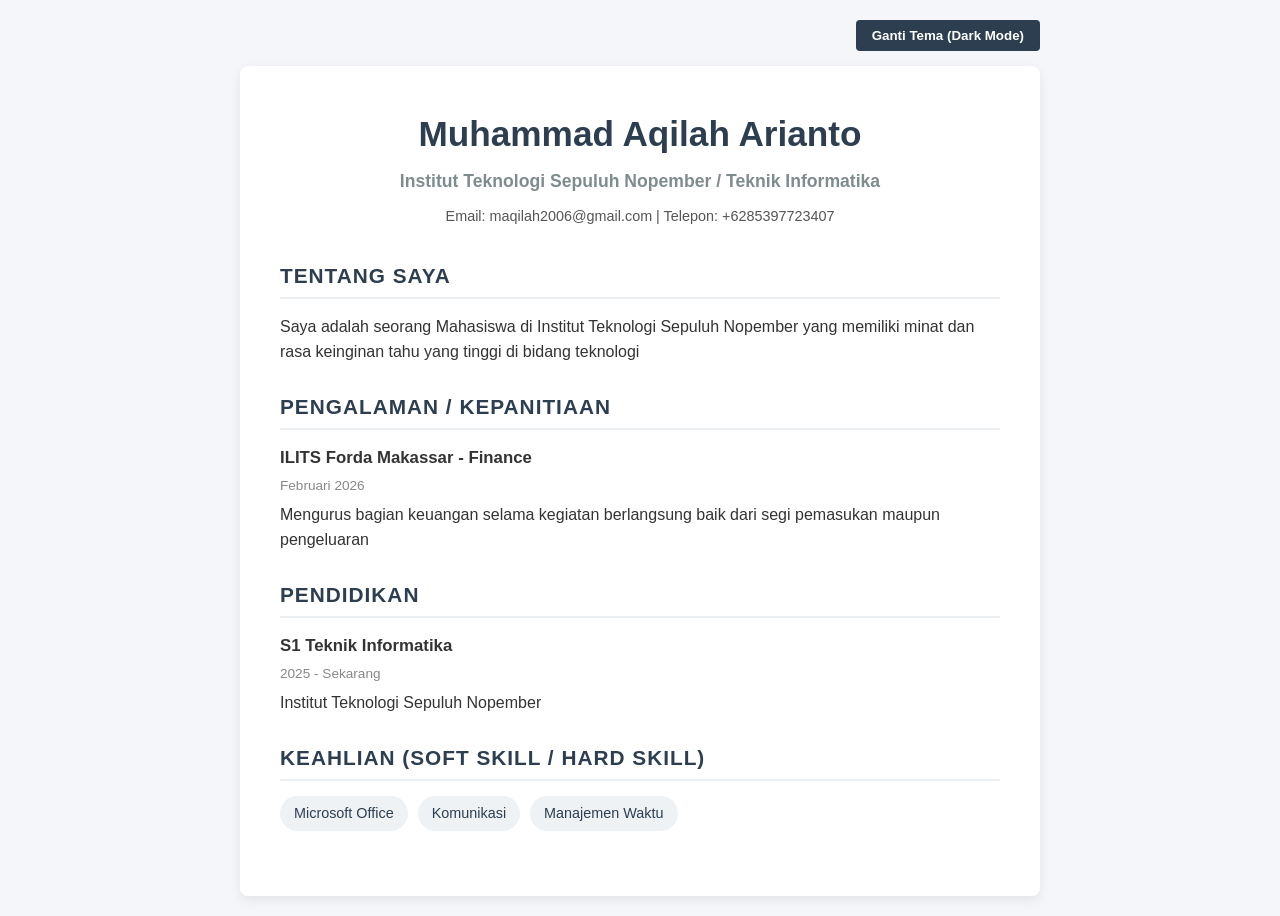
==== index.html @ 4dadfb4d "Rename cv.html to index.html" ====
<!DOCTYPE html>
<html lang="id">
<head>
    <meta charset="UTF-8">
    <meta name="viewport" content="width=device-width, initial-scale=1.0">
    <title>Curriculum Vitae</title>
    <link rel="stylesheet" href="cv.css">
</head>
<body>

    <div class="top-bar">
        <button id="toggle-theme">Ganti Tema (Dark Mode)</button>
    </div>

    <div class="container">
        <header class="header">
            <div class="profile-info">
                <h1>Muhammad Aqilah Arianto</h1>
                <p class="subtitle">Institut Teknologi Sepuluh Nopember / Teknik Informatika</p>
                <div class="contact">
                    <p>Email: maqilah2006@gmail.com | Telepon: +6285397723407 </p>
                </div>
            </div>
        </header>

        <section class="section">
            <h2>Tentang Saya</h2>
            <hr>
            <p>
                Saya adalah seorang Mahasiswa di Institut Teknologi Sepuluh Nopember yang memiliki minat dan rasa keinginan tahu yang tinggi di bidang teknologi
            </p>
        </section>

        <section class="section">
            <h2>Pengalaman / kepanitiaan</h2>
            <hr>
            <div class="item">
                <h3>ILITS Forda Makassar - Finance</h3>
                <span class="date">Februari 2026</span>
                <p>Mengurus bagian keuangan selama kegiatan berlangsung baik dari segi pemasukan maupun pengeluaran</p>
            </div>
        </section>

        <section class="section">
            <h2>Pendidikan</h2>
            <hr>
            <div class="item">
                <h3>S1 Teknik Informatika</h3>
                <span class="date">2025 - Sekarang</span>
                <p>Institut Teknologi Sepuluh Nopember</p>
            </div>
        </section>

        <section class="section">
            <h2>Keahlian (Soft Skill / Hard Skill)</h2>
            <hr>
            <ul class="skills-list">
                <li>Microsoft Office</li>
                <li>Komunikasi</li>
                <li>Manajemen Waktu</li>
            </ul>
        </section>
    </div>

    <script src="cv.js"></script>
</body>
</html>
---- cv.css ----
* {
    margin: 0;
    padding: 0;
    box-sizing: border-box;
}

body {
    font-family: 'Segoe UI', Tahoma, Geneva, Verdana, sans-serif;
    line-height: 1.6;
    background-color: #f4f6f9;
    color: #333333;
    padding: 20px;
    transition: background-color 0.3s ease, color 0.3s ease;
}

body.dark-mode {
    background-color: #121212;
    color: #e0e0e0;
}

body.dark-mode .container {
    background-color: #1e1e1e;
    box-shadow: 0 4px 15px rgba(0, 0, 0, 0.5);
}

body.dark-mode hr {
    border-color: #333333;
}

body.dark-mode .skills-list li {
    background-color: #2a2a2a;
    color: #4da6ff;
}

body.dark-mode .date {
    color: #aaa;
}

.container {
    max-width: 800px;
    margin: 0 auto;
    background-color: #ffffff;
    padding: 40px;
    border-radius: 8px;
    box-shadow: 0 4px 12px rgba(0, 0, 0, 0.08);
    transition: background-color 0.3s ease;
}

.top-bar {
    max-width: 800px;
    margin: 0 auto 15px auto;
    text-align: right;
}

#toggle-theme {
    padding: 8px 16px;
    background-color: #2c3e50;
    color: #ffffff;
    border: none;
    border-radius: 4px;
    cursor: pointer;
    font-weight: 600;
    transition: background-color 0.2s ease;
}

#toggle-theme:hover {
    background-color: #34495e;
}

body.dark-mode #toggle-theme {
    background-color: #f39c12;
    color: #121212;
}

.header {
    text-align: center;
    margin-bottom: 30px;
}

.header h1 {
    font-size: 2.2rem;
    color: #2c3e50;
    margin-bottom: 5px;
}

body.dark-mode .header h1 {
    color: #4da6ff;
}

.subtitle {
    font-size: 1.1rem;
    font-weight: 600;
    color: #7f8c8d;
    margin-bottom: 10px;
}

.contact {
    font-size: 0.9rem;
    color: #555555;
}

body.dark-mode .contact {
    color: #bbb;
}

.section {
    margin-bottom: 25px;
}

.section h2 {
    font-size: 1.3rem;
    color: #2c3e50;
    text-transform: uppercase;
    letter-spacing: 1px;
    margin-bottom: 5px;
}

body.dark-mode .section h2 {
    color: #ffffff;
}

hr {
    border: 0;
    height: 2px;
    background-color: #eceff1;
    margin-bottom: 15px;
}

.item {
    margin-bottom: 15px;
}

.item h3 {
    font-size: 1.05rem;
    color: #333333;
}

body.dark-mode .item h3 {
    color: #eeeeee;
}

.date {
    display: inline-block;
    font-size: 0.85rem;
    color: #888888;
    margin-bottom: 5px;
}

.skills-list {
    list-style: none;
    display: flex;
    flex-wrap: wrap;
    gap: 10px;
}

.skills-list li {
    background-color: #eef2f5;
    color: #2c3e50;
    padding: 6px 14px;
    border-radius: 20px;
    font-size: 0.9rem;
    font-weight: 500;
}

@media (max-width: 600px) {
    .container {
        padding: 20px;
    }
    
    .header h1 {
        font-size: 1.8rem;
    }

    .skills-list {
        flex-direction: column;
    }
}
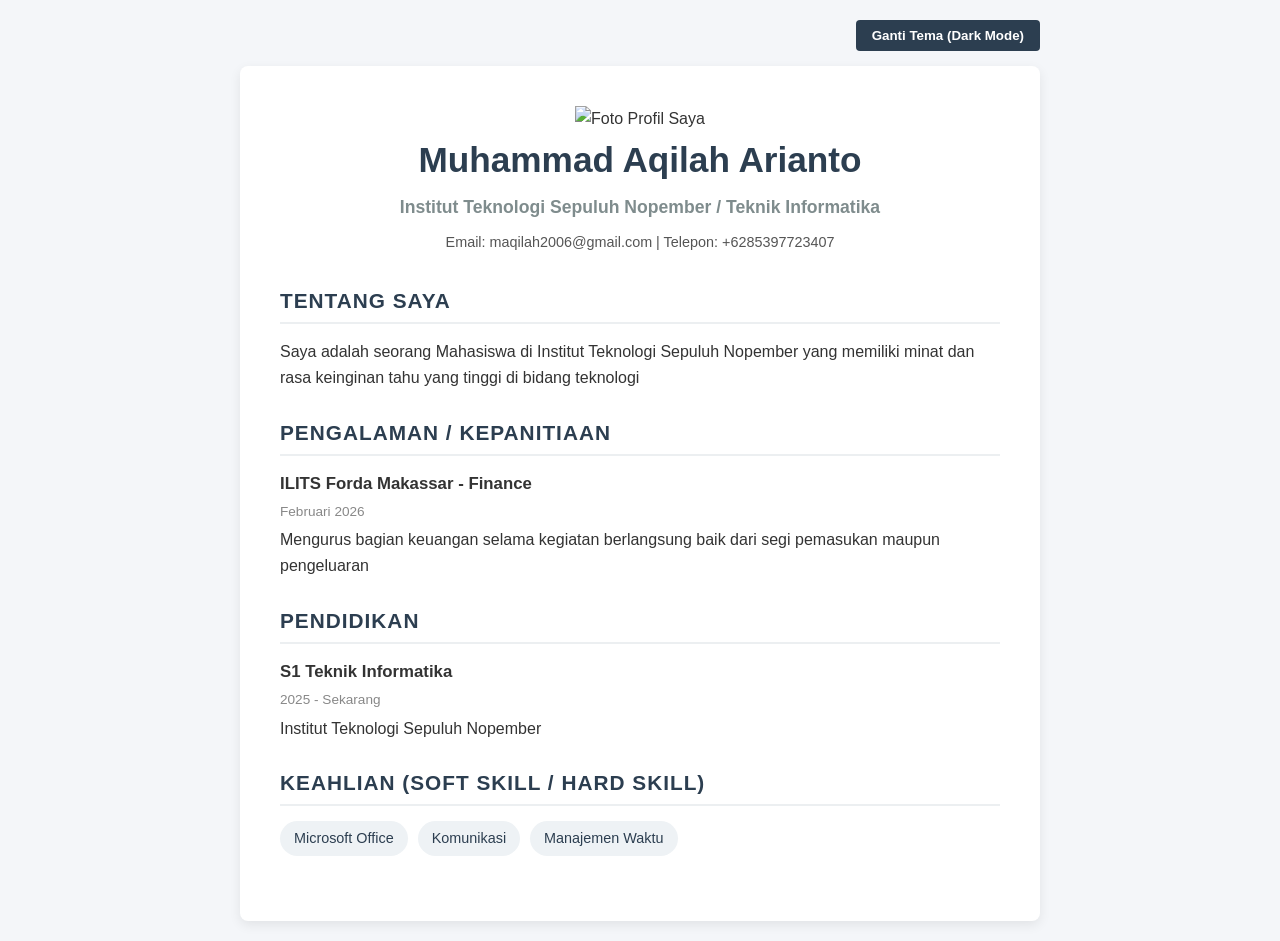
==== commit 9af1f69f: "Update index.html" ====
--- a/index.html
+++ b/index.html
@@ -14,6 +14,7 @@
 
     <div class="container">
         <header class="header">
+            <img src="foto cv.png" alt="Foto Profil Saya" class="profile-img">
             <div class="profile-info">
                 <h1>Muhammad Aqilah Arianto</h1>
                 <p class="subtitle">Institut Teknologi Sepuluh Nopember / Teknik Informatika</p>
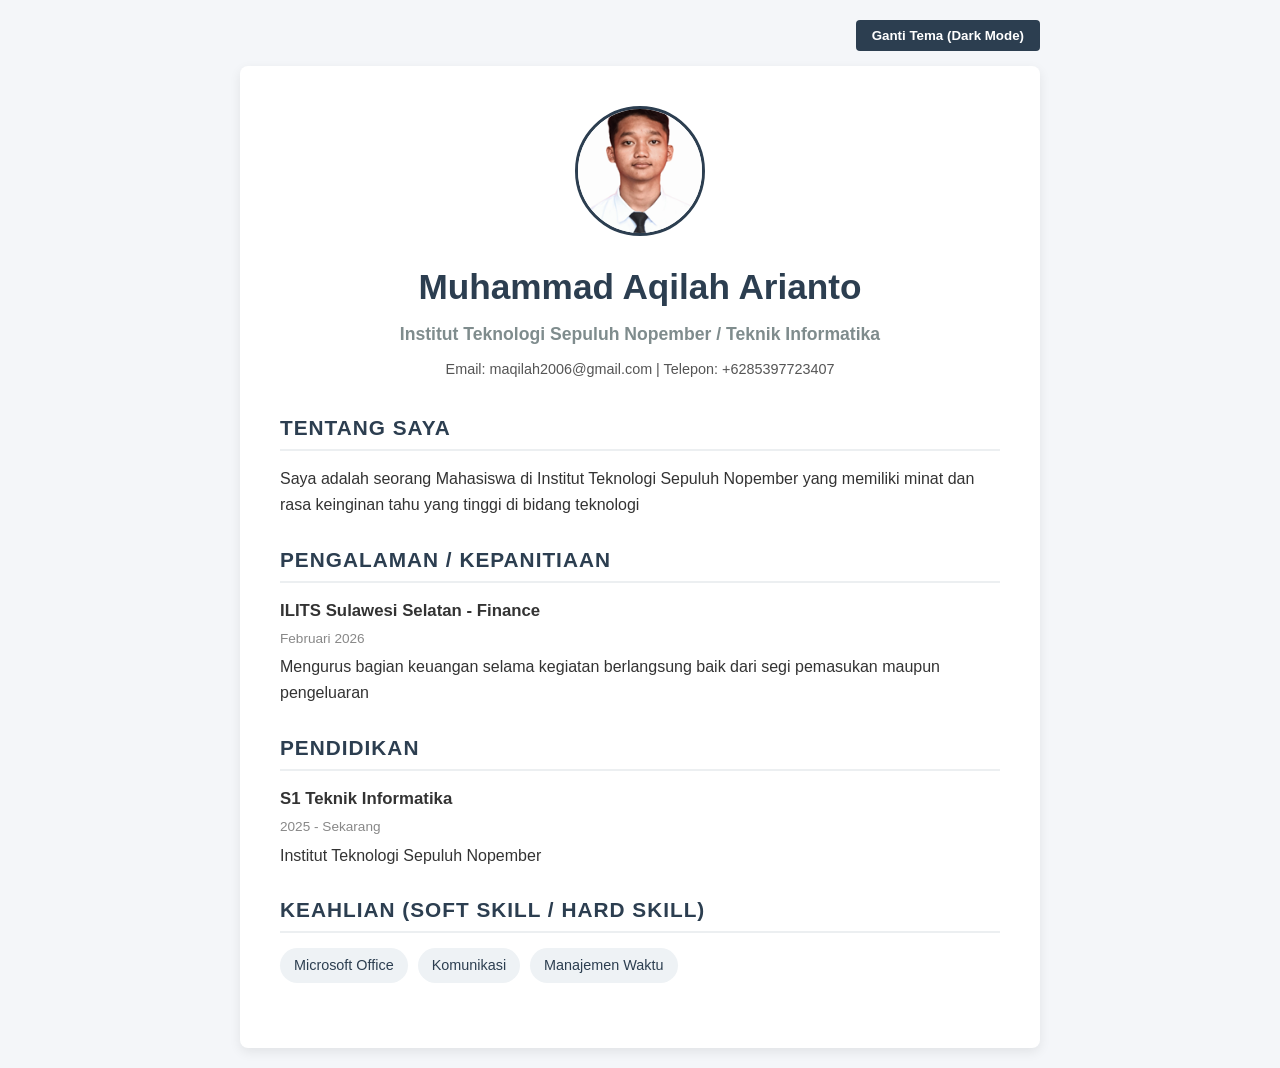
==== commit d1591434: "Update index.html" ====
--- a/index.html
+++ b/index.html
@@ -36,7 +36,7 @@
             <h2>Pengalaman / kepanitiaan</h2>
             <hr>
             <div class="item">
-                <h3>ILITS Forda Makassar - Finance</h3>
+                <h3>ILITS Sulawesi Selatan - Finance</h3>
                 <span class="date">Februari 2026</span>
                 <p>Mengurus bagian keuangan selama kegiatan berlangsung baik dari segi pemasukan maupun pengeluaran</p>
             </div>
--- a/cv.css
+++ b/cv.css
@@ -175,3 +175,12 @@
         flex-direction: column;
     }
 }
+
+.profile-img {
+    width: 130px;
+    height: 130px;
+    object-fit: cover;
+    border-radius: 50%; 
+    margin-bottom: 15px;
+    border: 3px solid #2c3e50;
+}
